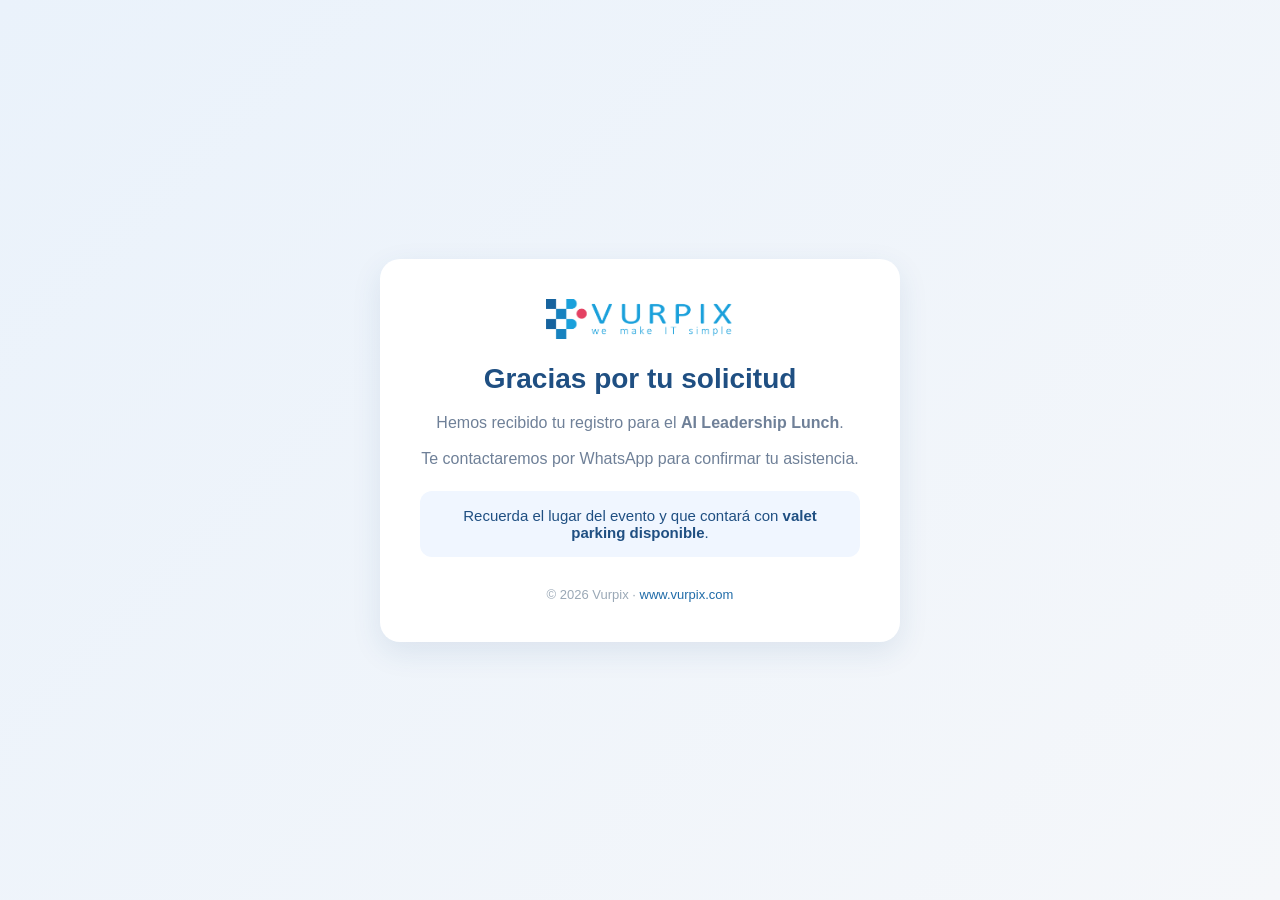
==== gracias.html @ bd7cb534 "Create gracias.html" ====
<!DOCTYPE html>
<html lang="es">
<head>
  <meta charset="UTF-8" />
  <meta name="viewport" content="width=device-width, initial-scale=1.0" />
  <title>Gracias | AI Leadership Lunch</title>

  <style>
    :root {
      --bg: #f5f7fa;
      --card: #ffffff;
      --text: #1f4f82;
      --text-soft: #6f8098;
      --vurpix-blue: #1f6ba8;
      --vurpix-cyan: #1aa7d8;
      --shadow: 0 10px 30px rgba(31, 79, 130, 0.10);
      --radius: 20px;
    }

    * {
      box-sizing: border-box;
      margin: 0;
      padding: 0;
      font-family: Arial, sans-serif;
    }

    body {
      background: linear-gradient(135deg, #eaf2fb, #f5f7fa);
      color: var(--text);
      display: flex;
      align-items: center;
      justify-content: center;
      height: 100vh;
      padding: 20px;
    }

    .container {
      background: var(--card);
      padding: 40px;
      border-radius: var(--radius);
      box-shadow: var(--shadow);
      max-width: 520px;
      width: 100%;
      text-align: center;
    }

    .logo {
      margin-bottom: 20px;
    }

    .logo img {
      height: 40px;
    }

    h1 {
      font-size: 28px;
      margin-bottom: 16px;
    }

    p {
      font-size: 16px;
      color: var(--text-soft);
      margin-bottom: 12px;
      line-height: 1.5;
    }

    .highlight {
      margin-top: 20px;
      padding: 16px;
      background: #f0f6ff;
      border-radius: 12px;
      font-size: 15px;
    }

    .footer {
      margin-top: 30px;
      font-size: 13px;
      color: #9aa8b6;
    }

    .footer a {
      color: var(--vurpix-blue);
      text-decoration: none;
    }
  </style>
</head>

<body>

  <div class="container">

    <div class="logo">
      <img src="assets/logo-vurpix.png" alt="Vurpix">
    </div>

    <h1>Gracias por tu solicitud</h1>

    <p>
      Hemos recibido tu registro para el <strong>AI Leadership Lunch</strong>.
    </p>

    <p>
      Te contactaremos por WhatsApp para confirmar tu asistencia.
    </p>

    <div class="highlight">
      Recuerda el lugar del evento y que contará con <strong>valet parking disponible</strong>.
    </div>

    <div class="footer">
      © 2026 Vurpix · <a href="https://www.vurpix.com" target="_blank">www.vurpix.com</a>
    </div>

  </div>

</body>
</html>
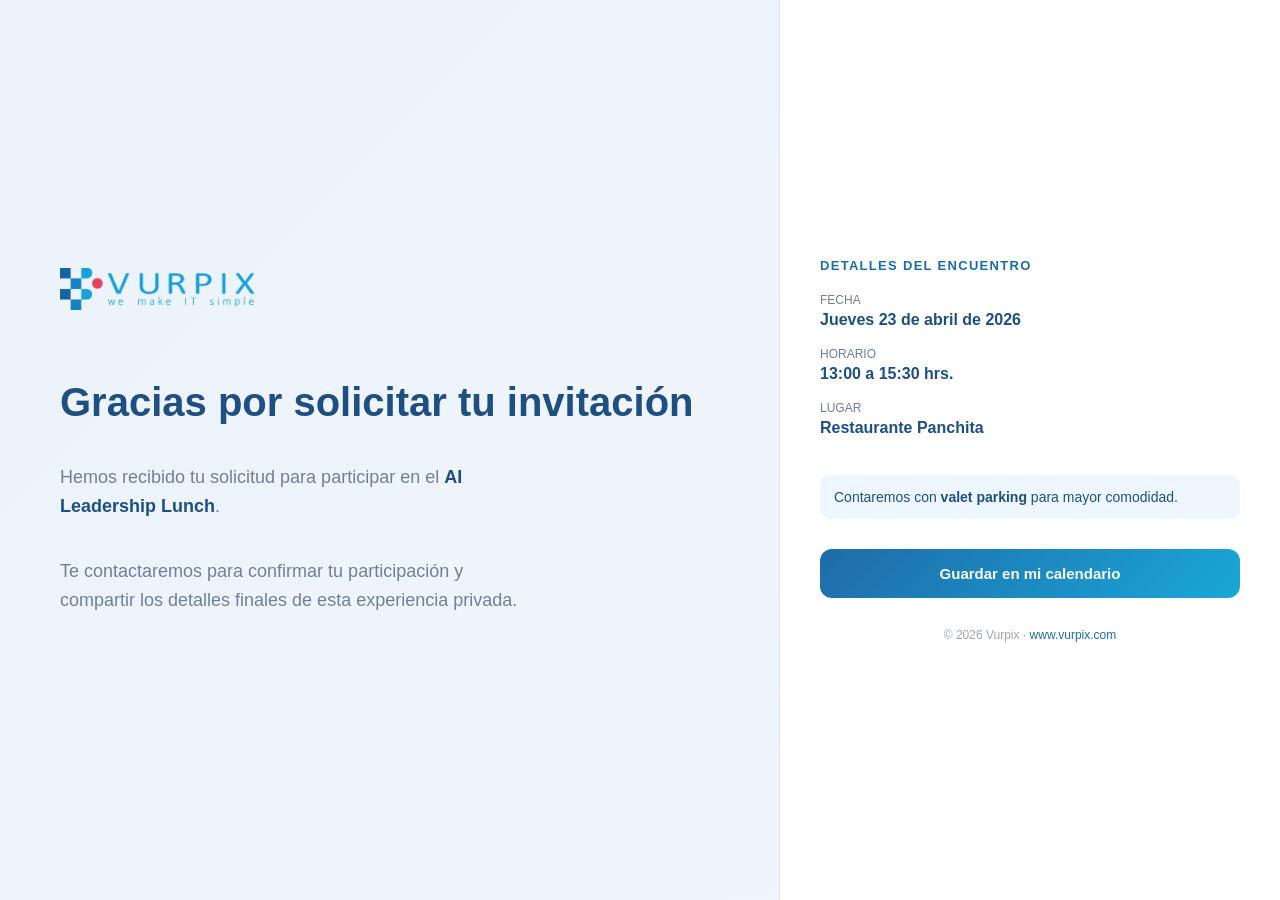
==== commit caaaa817: "Update gracias.html" ====
--- a/gracias.html
+++ b/gracias.html
@@ -2,86 +2,155 @@
 <html lang="es">
 <head>
   <meta charset="UTF-8" />
-  <meta name="viewport" content="width=device-width, initial-scale=1.0" />
+  <meta name="viewport" content="width=device-width, initial-scale=1.0"/>
   <title>Gracias | AI Leadership Lunch</title>
 
   <style>
     :root {
-      --bg: #f5f7fa;
+      --bg: #f4f7fb;
       --card: #ffffff;
       --text: #1f4f82;
       --text-soft: #6f8098;
       --vurpix-blue: #1f6ba8;
       --vurpix-cyan: #1aa7d8;
-      --shadow: 0 10px 30px rgba(31, 79, 130, 0.10);
-      --radius: 20px;
-    }
-
-    * {
-      box-sizing: border-box;
+      --line: #dbe6f2;
+    }
+
+    body {
       margin: 0;
-      padding: 0;
       font-family: Arial, sans-serif;
-    }
-
-    body {
-      background: linear-gradient(135deg, #eaf2fb, #f5f7fa);
+      background: linear-gradient(135deg, #eaf2fb, #f4f7fb);
       color: var(--text);
+    }
+
+    .container {
       display: flex;
-      align-items: center;
+      min-height: 100vh;
+    }
+
+    /* LEFT */
+    .left {
+      flex: 1;
+      padding: 80px 60px;
+      display: flex;
+      flex-direction: column;
       justify-content: center;
-      height: 100vh;
-      padding: 20px;
-    }
-
-    .container {
+    }
+
+    .logo img {
+      height: 42px;
+      margin-bottom: 40px;
+    }
+
+    h1 {
+      font-size: 40px;
+      margin-bottom: 20px;
+    }
+
+    .lead {
+      font-size: 18px;
+      color: var(--text-soft);
+      line-height: 1.6;
+      max-width: 480px;
+    }
+
+    .lead strong {
+      color: var(--text);
+    }
+
+    /* RIGHT PANEL */
+    .right {
+      width: 420px;
       background: var(--card);
-      padding: 40px;
-      border-radius: var(--radius);
-      box-shadow: var(--shadow);
-      max-width: 520px;
-      width: 100%;
+      border-left: 1px solid var(--line);
+      padding: 60px 40px;
+      display: flex;
+      flex-direction: column;
+      justify-content: center;
+    }
+
+    .panel-title {
+      font-size: 13px;
+      letter-spacing: 0.1em;
+      text-transform: uppercase;
+      color: var(--vurpix-blue);
+      margin-bottom: 20px;
+      font-weight: bold;
+    }
+
+    .item {
+      margin-bottom: 18px;
+    }
+
+    .label {
+      font-size: 12px;
+      color: var(--text-soft);
+      text-transform: uppercase;
+      margin-bottom: 4px;
+    }
+
+    .value {
+      font-size: 16px;
+      font-weight: bold;
+    }
+
+    .note {
+      margin-top: 20px;
+      padding: 14px;
+      background: #eef6ff;
+      border-radius: 10px;
+      font-size: 14px;
+    }
+
+    .btn {
+      margin-top: 30px;
+      display: block;
       text-align: center;
-    }
-
-    .logo {
-      margin-bottom: 20px;
-    }
-
-    .logo img {
-      height: 40px;
-    }
-
-    h1 {
-      font-size: 28px;
-      margin-bottom: 16px;
-    }
-
-    p {
-      font-size: 16px;
-      color: var(--text-soft);
-      margin-bottom: 12px;
-      line-height: 1.5;
-    }
-
-    .highlight {
-      margin-top: 20px;
       padding: 16px;
-      background: #f0f6ff;
       border-radius: 12px;
+      background: linear-gradient(135deg, var(--vurpix-blue), var(--vurpix-cyan));
+      color: white;
+      text-decoration: none;
+      font-weight: bold;
       font-size: 15px;
     }
 
     .footer {
       margin-top: 30px;
-      font-size: 13px;
+      font-size: 12px;
       color: #9aa8b6;
+      text-align: center;
     }
 
     .footer a {
       color: var(--vurpix-blue);
       text-decoration: none;
     }
+
+    /* MOBILE */
+    @media (max-width: 900px) {
+      .container {
+        flex-direction: column;
+      }
+
+      .right {
+        width: 100%;
+        border-left: none;
+        border-top: 1px solid var(--line);
+      }
+
+      .left {
+        padding: 50px 24px;
+      }
+
+      .right {
+        padding: 40px 24px;
+      }
+
+      h1 {
+        font-size: 30px;
+      }
+    }
   </style>
 </head>
 
@@ -89,26 +158,60 @@
 
   <div class="container">
 
-    <div class="logo">
-      <img src="assets/logo-vurpix.png" alt="Vurpix">
+    <!-- LEFT -->
+    <div class="left">
+      <div class="logo">
+        <img src="assets/logo-vurpix.png" alt="Vurpix">
+      </div>
+
+      <h1>Gracias por solicitar tu invitación</h1>
+
+      <p class="lead">
+        Hemos recibido tu solicitud para participar en el
+        <strong>AI Leadership Lunch</strong>.
+      </p>
+
+      <p class="lead">
+        Te contactaremos para confirmar tu participación y compartir los detalles finales de esta experiencia privada.
+      </p>
     </div>
 
-    <h1>Gracias por tu solicitud</h1>
-
-    <p>
-      Hemos recibido tu registro para el <strong>AI Leadership Lunch</strong>.
-    </p>
-
-    <p>
-      Te contactaremos por WhatsApp para confirmar tu asistencia.
-    </p>
-
-    <div class="highlight">
-      Recuerda el lugar del evento y que contará con <strong>valet parking disponible</strong>.
-    </div>
-
-    <div class="footer">
-      © 2026 Vurpix · <a href="https://www.vurpix.com" target="_blank">www.vurpix.com</a>
+    <!-- RIGHT -->
+    <div class="right">
+
+      <div class="panel-title">Detalles del encuentro</div>
+
+      <div class="item">
+        <div class="label">Fecha</div>
+        <div class="value">Jueves 23 de abril de 2026</div>
+      </div>
+
+      <div class="item">
+        <div class="label">Horario</div>
+        <div class="value">13:00 a 15:30 hrs.</div>
+      </div>
+
+      <div class="item">
+        <div class="label">Lugar</div>
+        <div class="value">Restaurante Panchita</div>
+      </div>
+
+      <div class="note">
+        Contaremos con <strong>valet parking</strong> para mayor comodidad.
+      </div>
+
+      <a
+        class="btn"
+        href="https://calendar.google.com/calendar/render?action=TEMPLATE&text=AI%20Leadership%20Lunch%20-%20Vurpix&dates=20260423T170000Z/20260423T193000Z&details=Encuentro%20ejecutivo%20privado%20organizado%20por%20Vurpix.&location=Restaurante%20Panchita"
+        target="_blank"
+      >
+        Guardar en mi calendario
+      </a>
+
+      <div class="footer">
+        © 2026 Vurpix · <a href="https://www.vurpix.com">www.vurpix.com</a>
+      </div>
+
     </div>
 
   </div>
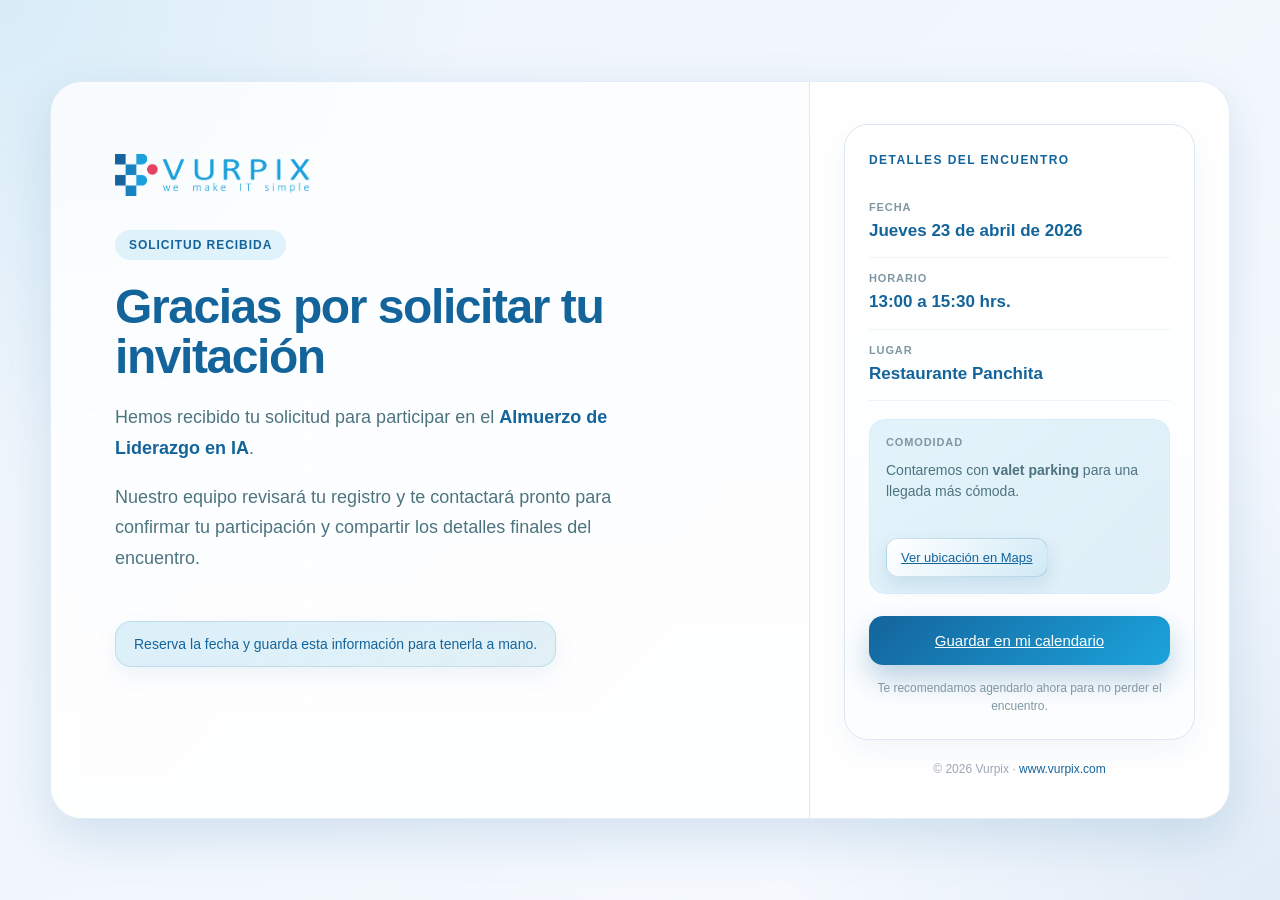
==== commit a9d654d2: "Update gracias.html" ====
--- a/gracias.html
+++ b/gracias.html
@@ -2,219 +2,386 @@
 <html lang="es">
 <head>
   <meta charset="UTF-8" />
-  <meta name="viewport" content="width=device-width, initial-scale=1.0"/>
-  <title>Gracias | AI Leadership Lunch</title>
-
+  <meta name="viewport" content="width=device-width, initial-scale=1.0" />
+  <title>Gracias | Almuerzo de Liderazgo en IA</title>
   <style>
     :root {
-      --bg: #f4f7fb;
-      --card: #ffffff;
-      --text: #1f4f82;
-      --text-soft: #6f8098;
-      --vurpix-blue: #1f6ba8;
-      --vurpix-cyan: #1aa7d8;
+      --bg-1: #edf4fb;
+      --bg-2: #f7faff;
+
+      --primary: #14649c;
+      --secondary: #1ca3db;
+      --accent: #e44464;
+      --cyan-1: #1484bc;
+      --cyan-2: #1498c0;
+      --cyan-3: #1488c0;
+      --neutral: #4c7480;
+
+      --card: rgba(255, 255, 255, 0.92);
+      --card-strong: #ffffff;
+      --text: #14649c;
+      --text-soft: #4c7480;
+      --text-muted: #7f97a3;
+
       --line: #dbe6f2;
-    }
+      --shadow: 0 18px 50px rgba(20, 100, 156, 0.15);
+
+      --radius-xl: 28px;
+      --radius-lg: 20px;
+      --radius-md: 14px;
+      --max: 1180px;
+    }
+
+    * { box-sizing: border-box; }
 
     body {
       margin: 0;
       font-family: Arial, sans-serif;
-      background: linear-gradient(135deg, #eaf2fb, #f4f7fb);
       color: var(--text);
+      background:
+        radial-gradient(circle at top left, rgba(26, 167, 216, 0.10), transparent 30%),
+        radial-gradient(circle at bottom right, rgba(31, 107, 168, 0.10), transparent 32%),
+        linear-gradient(135deg, var(--bg-1), var(--bg-2));
+      min-height: 100vh;
+    }
+
+    .shell {
+      min-height: 100vh;
+      display: flex;
+      align-items: center;
+      justify-content: center;
+      padding: 32px;
     }
 
     .container {
-      display: flex;
-      min-height: 100vh;
-    }
-
-    /* LEFT */
+      width: 100%;
+      max-width: var(--max);
+      display: grid;
+      grid-template-columns: 1.15fr 420px;
+      background: rgba(255, 255, 255, 0.5);
+      border: 1px solid rgba(219, 230, 242, 0.7);
+      border-radius: 32px;
+      overflow: hidden;
+      box-shadow: var(--shadow);
+      backdrop-filter: blur(12px);
+    }
+
     .left {
-      flex: 1;
-      padding: 80px 60px;
+      padding: 72px 64px;
+      position: relative;
+      background: linear-gradient(180deg, rgba(255,255,255,0.55), rgba(255,255,255,0.82));
+    }
+
+    .logo img {
+      height: 42px;
+      width: auto;
+      display: block;
+      margin-bottom: 34px;
+    }
+
+    .eyebrow {
+      display: inline-flex;
+      align-items: center;
+      gap: 8px;
+      padding: 8px 14px;
+      border-radius: 999px;
+      background: rgba(28, 163, 219, 0.12);
+      color: var(--primary);
+      font-size: 12px;
+      font-weight: 700;
+      letter-spacing: 0.08em;
+      text-transform: uppercase;
+      margin-bottom: 22px;
+    }
+
+    h1 {
+      font-size: 48px;
+      line-height: 1.05;
+      margin: 0 0 20px;
+      max-width: 620px;
+      letter-spacing: -0.03em;
+    }
+
+    .lead {
+      font-size: 18px;
+      line-height: 1.7;
+      color: var(--text-soft);
+      margin: 0 0 18px;
+      max-width: 560px;
+    }
+
+    .lead strong {
+      color: var(--text);
+    }
+
+    .summary {
+      margin-top: 30px;
+      display: inline-flex;
+      align-items: center;
+      gap: 10px;
+      padding: 14px 18px;
+      border-radius: 16px;
+      background: linear-gradient(135deg, rgba(28,163,219,0.15), rgba(20,132,188,0.12));
+      border: 1px solid rgba(20, 100, 156, 0.15);
+      color: var(--primary);
+      font-size: 14px;
+      box-shadow: 0 8px 24px rgba(20, 100, 156, 0.08);
+    }
+
+    .right {
+      padding: 42px 34px;
+      background: var(--card-strong);
+      border-left: 1px solid var(--line);
       display: flex;
       flex-direction: column;
       justify-content: center;
     }
 
-    .logo img {
-      height: 42px;
-      margin-bottom: 40px;
-    }
-
-    h1 {
-      font-size: 40px;
+    .panel {
+      border: 1px solid var(--line);
+      border-radius: 24px;
+      padding: 28px 24px 24px;
+      background: linear-gradient(180deg, #ffffff, #fbfdff);
+      box-shadow: 0 12px 30px rgba(31, 79, 130, 0.06);
+    }
+
+    .panel-title {
+      font-size: 12px;
+      letter-spacing: 0.12em;
+      text-transform: uppercase;
+      color: var(--primary);
       margin-bottom: 20px;
-    }
-
-    .lead {
-      font-size: 18px;
+      font-weight: 700;
+    }
+
+    .item {
+      padding: 14px 0;
+      border-bottom: 1px solid #edf3f9;
+    }
+
+    .item:last-of-type {
+      border-bottom: none;
+      padding-bottom: 6px;
+    }
+
+    .label {
+      font-size: 11px;
+      color: var(--text-muted);
+      text-transform: uppercase;
+      letter-spacing: 0.08em;
+      margin-bottom: 6px;
+      font-weight: 700;
+    }
+
+    .value {
+      font-size: 17px;
+      line-height: 1.45;
+      font-weight: 700;
+      color: var(--text);
+    }
+
+    .location-wrap {
+      margin-top: 18px;
+      padding: 16px;
+      border-radius: 16px;
+      background: linear-gradient(135deg, rgba(28,163,219,0.12), rgba(20,132,188,0.12));
+      border: 1px solid #d9eafb;
+    }
+
+    .parking {
+      display: flex;
+      align-items: center;
+      justify-content: space-between;
+      gap: 14px;
+      margin-top: 12px;
+      flex-wrap: wrap;
+    }
+
+    .parking-text {
+      font-size: 14px;
       color: var(--text-soft);
-      line-height: 1.6;
-      max-width: 480px;
-    }
-
-    .lead strong {
-      color: var(--text);
-    }
-
-    /* RIGHT PANEL */
-    .right {
-      width: 420px;
-      background: var(--card);
-      border-left: 1px solid var(--line);
-      padding: 60px 40px;
-      display: flex;
-      flex-direction: column;
-      justify-content: center;
-    }
-
-    .panel-title {
-      font-size: 13px;
-      letter-spacing: 0.1em;
-      text-transform: uppercase;
-      color: var(--vurpix-blue);
-      margin-bottom: 20px;
-      font-weight: bold;
-    }
-
-    .item {
-      margin-bottom: 18px;
-    }
-
-    .label {
-      font-size: 12px;
-      color: var(--text-soft);
-      text-transform: uppercase;
-      margin-bottom: 4px;
-    }
-
-    .value {
-      font-size: 16px;
-      font-weight: bold;
-    }
-
-    .note {
-      margin-top: 20px;
-      padding: 14px;
-      background: #eef6ff;
-      border-radius: 10px;
-      font-size: 14px;
-    }
-
+      line-height: 1.5;
+      flex: 1;
+      min-width: 180px;
+    }
+
+    .mini-btn,
     .btn {
-      margin-top: 30px;
+      margin-top: 22px;
       display: block;
       text-align: center;
-      padding: 16px;
+      padding: 16px 18px;
+      border-radius: 14px;
+      background: #e44464;
+      color: #ffffff;
+      font-size: 15px;
+      box-shadow: 0 14px 28px rgba(228, 68, 100, 0.28);
+    }
+
+    .mini-btn:hover,
+    .btn:hover {
+      transform: translateY(-1px);
+    }
+
+    .mini-btn {
+      white-space: nowrap;
+      padding: 11px 14px;
       border-radius: 12px;
-      background: linear-gradient(135deg, var(--vurpix-blue), var(--vurpix-cyan));
-      color: white;
-      text-decoration: none;
-      font-weight: bold;
+      background: linear-gradient(135deg, #ffffff, rgba(28,163,219,0.08));
+      color: var(--primary);
+      border: 1px solid rgba(20, 100, 156, 0.18);
+      font-size: 13px;
+      box-shadow: 0 8px 18px rgba(20, 100, 156, 0.12);
+    }
+
+    .btn {
+      margin-top: 22px;
+      display: block;
+      text-align: center;
+      padding: 16px 18px;
+      border-radius: 14px;
+      background: linear-gradient(135deg, var(--primary), var(--secondary));
+      color: #ffffff;
       font-size: 15px;
+      box-shadow: 0 14px 28px rgba(20, 100, 156, 0.28);
+    }
+
+    .subnote {
+      margin-top: 14px;
+      font-size: 12px;
+      line-height: 1.5;
+      color: var(--text-muted);
+      text-align: center;
     }
 
     .footer {
-      margin-top: 30px;
+      margin-top: 22px;
       font-size: 12px;
       color: #9aa8b6;
       text-align: center;
     }
 
     .footer a {
-      color: var(--vurpix-blue);
+      color: var(--primary);
       text-decoration: none;
     }
 
-    /* MOBILE */
-    @media (max-width: 900px) {
+    @media (max-width: 980px) {
       .container {
-        flex-direction: column;
+        grid-template-columns: 1fr;
       }
 
       .right {
-        width: 100%;
         border-left: none;
         border-top: 1px solid var(--line);
       }
-
-      .left {
-        padding: 50px 24px;
-      }
-
+    }
+
+    @media (max-width: 720px) {
+      .shell {
+        padding: 16px;
+      }
+
+      .left,
       .right {
-        padding: 40px 24px;
+        padding: 34px 22px;
       }
 
       h1 {
-        font-size: 30px;
+        font-size: 34px;
+      }
+
+      .lead {
+        font-size: 16px;
+      }
+
+      .logo img {
+        height: 36px;
       }
     }
   </style>
 </head>
-
 <body>
-
-  <div class="container">
-
-    <!-- LEFT -->
-    <div class="left">
-      <div class="logo">
-        <img src="assets/logo-vurpix.png" alt="Vurpix">
-      </div>
-
-      <h1>Gracias por solicitar tu invitación</h1>
-
-      <p class="lead">
-        Hemos recibido tu solicitud para participar en el
-        <strong>AI Leadership Lunch</strong>.
-      </p>
-
-      <p class="lead">
-        Te contactaremos para confirmar tu participación y compartir los detalles finales de esta experiencia privada.
-      </p>
+  <div class="shell">
+    <div class="container">
+      <section class="left">
+        <div class="logo">
+          <img src="assets/logo-vurpix.png" alt="Vurpix" />
+        </div>
+
+        <div class="eyebrow">Solicitud recibida</div>
+
+        <h1>Gracias por solicitar tu invitación</h1>
+
+        <p class="lead">
+          Hemos recibido tu solicitud para participar en el
+          <strong>Almuerzo de Liderazgo en IA</strong>.
+        </p>
+
+        <p class="lead">
+          Nuestro equipo revisará tu registro y te contactará pronto para confirmar tu participación y compartir los detalles finales del encuentro.
+        </p>
+
+        <div class="summary">
+          Reserva la fecha y guarda esta información para tenerla a mano.
+        </div>
+      </section>
+
+      <aside class="right">
+        <div class="panel">
+          <div class="panel-title">Detalles del encuentro</div>
+
+          <div class="item">
+            <div class="label">Fecha</div>
+            <div class="value">Jueves 23 de abril de 2026</div>
+          </div>
+
+          <div class="item">
+            <div class="label">Horario</div>
+            <div class="value">13:00 a 15:30 hrs.</div>
+          </div>
+
+          <div class="item">
+            <div class="label">Lugar</div>
+            <div class="value">Restaurante Panchita</div>
+          </div>
+
+          <div class="location-wrap">
+            <div class="label">Comodidad</div>
+            <div class="parking">
+              <div class="parking-text">
+                Contaremos con <strong>valet parking</strong> para una llegada más cómoda.
+              </div>
+              <a
+                class="mini-btn"
+                href="https://www.google.com/maps/search/?api=1&query=Restaurante+Panchita+Santiago"
+                target="_blank"
+                rel="noopener noreferrer"
+              >
+                Ver ubicación en Maps
+              </a>
+            </div>
+          </div>
+
+          <a
+            class="btn"
+            href="https://calendar.google.com/calendar/render?action=TEMPLATE&text=Almuerzo%20de%20Liderazgo%20en%20IA%20-%20Vurpix&dates=20260423T170000Z/20260423T193000Z&details=Encuentro%20ejecutivo%20privado%20organizado%20por%20Vurpix.&location=Restaurante%20Panchita%2C%20Santiago"
+            target="_blank"
+            rel="noopener noreferrer"
+          >
+            Guardar en mi calendario
+          </a>
+
+          <div class="subnote">
+            Te recomendamos agendarlo ahora para no perder el encuentro.
+          </div>
+        </div>
+
+        <div class="footer">
+          © 2026 Vurpix · <a href="https://www.vurpix.com" target="_blank" rel="noopener noreferrer">www.vurpix.com</a>
+        </div>
+      </aside>
     </div>
-
-    <!-- RIGHT -->
-    <div class="right">
-
-      <div class="panel-title">Detalles del encuentro</div>
-
-      <div class="item">
-        <div class="label">Fecha</div>
-        <div class="value">Jueves 23 de abril de 2026</div>
-      </div>
-
-      <div class="item">
-        <div class="label">Horario</div>
-        <div class="value">13:00 a 15:30 hrs.</div>
-      </div>
-
-      <div class="item">
-        <div class="label">Lugar</div>
-        <div class="value">Restaurante Panchita</div>
-      </div>
-
-      <div class="note">
-        Contaremos con <strong>valet parking</strong> para mayor comodidad.
-      </div>
-
-      <a
-        class="btn"
-        href="https://calendar.google.com/calendar/render?action=TEMPLATE&text=AI%20Leadership%20Lunch%20-%20Vurpix&dates=20260423T170000Z/20260423T193000Z&details=Encuentro%20ejecutivo%20privado%20organizado%20por%20Vurpix.&location=Restaurante%20Panchita"
-        target="_blank"
-      >
-        Guardar en mi calendario
-      </a>
-
-      <div class="footer">
-        © 2026 Vurpix · <a href="https://www.vurpix.com">www.vurpix.com</a>
-      </div>
-
-    </div>
-
   </div>
-
 </body>
 </html>
